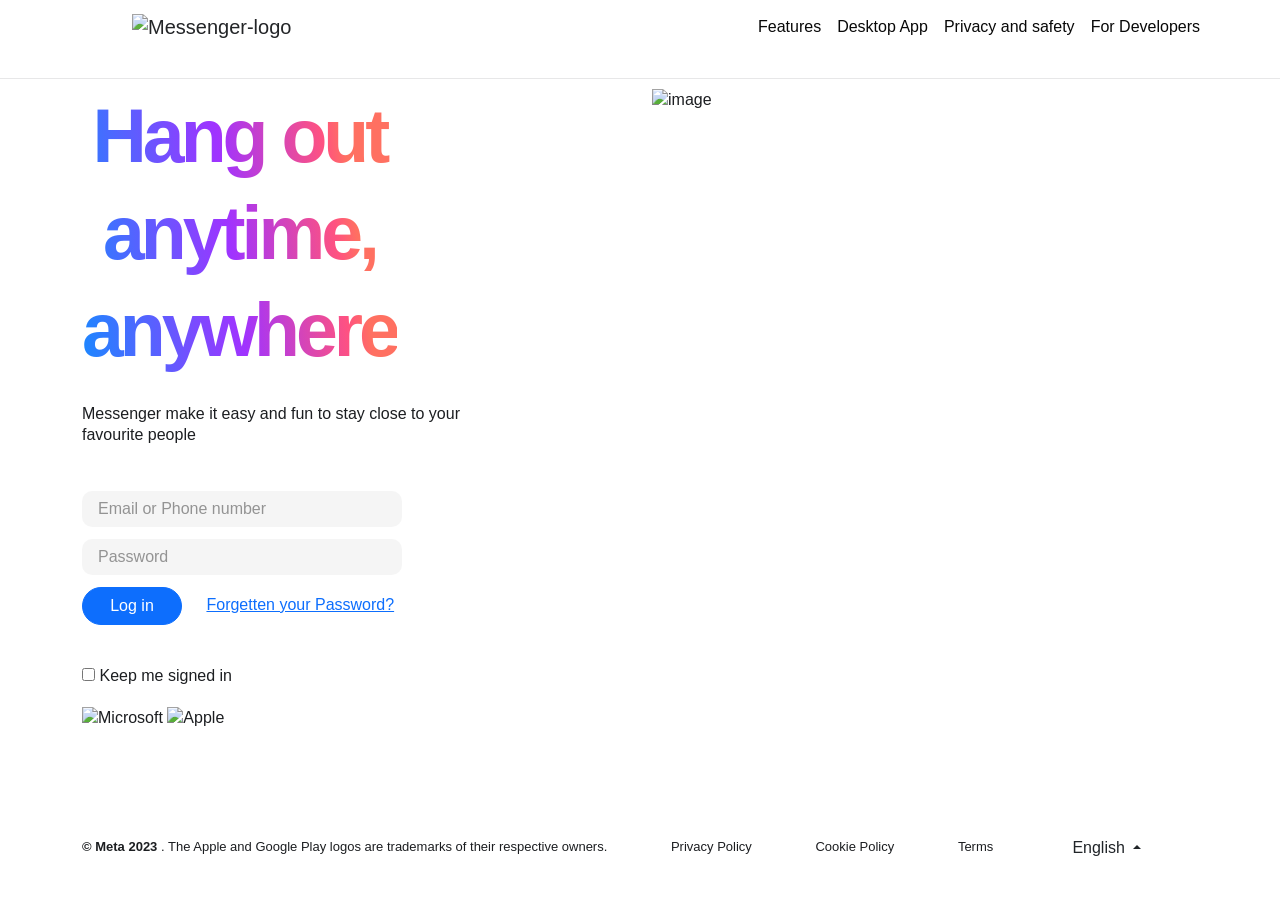
==== index.html @ e67d0f2c "First commit" ====
<!DOCTYPE html>
<html lang="en">

</body>

</html>

<head>
    <meta charset="UTF-8">
    <meta http-equiv="X-UA-Compatible" content="IE=edge">
    <meta name="viewport" content="width=device-width, initial-scale=1.0">
    <title>Messenger</title>
    <!-- ^link to style  -->
    <link href="style.css" rel="stylesheet">
    <!-- ^Bootstrap -->
    <link href="https://cdn.jsdelivr.net/npm/bootstrap@5.3.0/dist/css/bootstrap.min.css" rel="stylesheet"
        integrity="sha384-9ndCyUaIbzAi2FUVXJi0CjmCapSmO7SnpJef0486qhLnuZ2cdeRhO02iuK6FUUVM" crossorigin="anonymous">

</head>

<body>
    <!-- Header -->
    <header>
        <div class="container-fluid ">
            <div class="row ms-xl-5">
                <div class="col-lg-12 pt-3">
                    <nav class="navbar navbar-expand-md bg-white ps-5 pe-5">
                        <div class="container-fluid">
                            <a class="navbar-brand" href="#">
                                <img class="messenger-logo-img"
                                    src="https://scontent.fcok14-1.fna.fbcdn.net/v/t39.8562-6/120009688_325579128711709_1736249742330805861_n.png?_nc_cat=1&ccb=1-7&_nc_sid=6825c5&_nc_ohc=HNZTijLo3_IAX-SJ191&_nc_ht=scontent.fcok14-1.fna&oh=00_AfCt7oh2CyAQ6m10yw3eXZ4FSEW5INKBWoORBzIOxOcO2Q&oe=6481A8FD"
                                    alt="Messenger-logo"></a>
                            <button class="navbar-toggler" type="button" data-bs-toggle="collapse"
                                data-bs-target="#navbarTogglerDemo02" aria-controls="navbarTogglerDemo02"
                                aria-expanded="false" aria-label="Toggle navigation">
                                <span class="navbar-toggler-icon"></span>
                            </button>
                            <div class="collapse navbar-collapse" id="navbarTogglerDemo02">
                                <ul class="navbar-nav ms-auto mb-2 mb-lg-0">
                                    <li class="nav-item">
                                        <a class="nav-link active" href="#">Features</a>
                                    </li>
                                    <li class="nav-item">
                                        <a class="nav-link active" href="#">Desktop App</a>
                                    </li>
                                    <li class="nav-item">
                                        <a class="nav-link active" href="#">Privacy and safety</a>
                                    </li>
                                    <li class="nav-item">
                                        <a class="nav-link active" href="#">For Developers</a>
                                    </li>
                                </ul>

                            </div>
                        </div>
                    </nav>
                </div>
            </div>
        </div>
    </header>

    <!-- main -->
    <main class="container pt-5 margin-main">
        <div class="row">
            <div class="heading col-md-6 ps-xxl-4">
                <div class="text d-inline-block mb-3">
                    <h1>Hang out <br class="br1">anytime,<br class="br2">anywhere </h1>
                </div>
                <br>
                <div class="subheading">
                    <p>Messenger make it easy and fun to stay close to your<br> favourite people</p>
                </div>
                <!-- *Form -->
                <form>
                    <input type="text" class="form-below-text" placeholder="Email or Phone number"
                        aria-label="First name">

                    <input type="Password" class="form-below-text" placeholder="Password" aria-label="Last name">
                    <div class="submit-forget-password">
                        <button class="btn btn-primary rounded-pill" type="submit">Log in</button>
                        <a href="#">Forgetten your Password?</a>
                    </div>
                    <div class="keep-signin">
                        <input type="checkbox" value="1" class="check-box">
                        <label class="ml-2" id="n">Keep me signed in</label>
                    </div>
                    <div>
                        <span>
                            <img class="download-link-img"
                                src="https://scontent.fcok14-1.fna.fbcdn.net/v/t39.8562-6/119623783_679418069326044_1960140840932205061_n.png?_nc_cat=1&ccb=1-7&_nc_sid=6825c5&_nc_ohc=Bd1r8ampT4UAX-bSB95&_nc_ht=scontent.fcok14-1.fna&oh=00_AfDKoT0TiHSHjZzcmShYVutf3j6HIZgIvmei8aFEHtGSoA&oe=64828C9D"
                                alt="Microsoft">
                        </span>
                        <span>
                            <img class="download-link-img"
                                src="https://scontent.fcok14-1.fna.fbcdn.net/v/t39.8562-6/119597221_2801552506611915_4465041091818364564_n.svg?_nc_cat=1&ccb=1-7&_nc_sid=6825c5&_nc_ohc=u6CC2k7dJk4AX_Vm0uV&_nc_ht=scontent.fcok14-1.fna&oh=00_AfAsaQYk_fHqL3wZ1csAWPNQ5uXYuzKATcmO9lkqJn463g&oe=64821F75"
                                alt="Apple">
                        </span>
                    </div>
                </form>
            </div>
            <div class="image1 col-md-6">
                <img class="chat-box-img"
                    src="https://scontent.fcok14-1.fna.fbcdn.net/v/t39.8562-6/120973513_338186077283942_8148888802958728934_n.png?_nc_cat=1&ccb=1-7&_nc_sid=6825c5&_nc_ohc=hO3iXvcPfYwAX_SRP8s&_nc_ht=scontent.fcok14-1.fna&oh=00_AfBhHei-18YjwzAGJja0ljBRAvOywDF8l5aKlLXSWiFUoQ&oe=64835C67"
                    alt="image">
            </div>
        </div>
    </main>

    <!-- *Footer -->
    <footer class="container-xl">
        <span class="meta-2023">© Meta 2023</span>
        <span >.   The Apple and Google Play logos are trademarks of their respective owners.</span>
        <span class="spacing-footer"></span>
        <span>Privacy Policy</span>
        <span class="spacing-footer"></span>
        <span>Cookie Policy</span>
        <span class="spacing-footer"></span>
        <span>Terms</span>
        <span class="spacing-footer"></span>
        <div class="btn-group dropup">
            <button type="button" class="btn btn-transparent dropdown-toggle" data-bs-toggle="dropdown" aria-expanded="false">
              English
            </button>
            <ul class="dropdown-menu">
              <!-- Dropdown menu links -->
              <li><a class="dropdown-item" href="#">Čeština</a></li>
              <li><a class="dropdown-item" href="#">Dansk</a></li>
              <li><a class="dropdown-item" href="#">Deutsch</a></li>
              <li><a class="dropdown-item" href="#">English (UK)</a></li>
              <li><a class="dropdown-item" href="#">English (US)</a></li>
              <li><a class="dropdown-item" href="#">हिन्दी</a></li>
              <li><a class="dropdown-item" href="#">Italiano</a></li>
              <li><a class="dropdown-item" href="#">Português (Brasil)</a></li>
              <li><a class="dropdown-item" href="#">日本語</a></li>
              <li><a class="dropdown-item" href="#">Polski</a></li>
            </ul>
          </div>
          
    </footer>


    <script src="https://cdn.jsdelivr.net/npm/bootstrap@5.3.0/dist/js/bootstrap.bundle.min.js"
        integrity="sha384-geWF76RCwLtnZ8qwWowPQNguL3RmwHVBC9FhGdlKrxdiJJigb/j/68SIy3Te4Bkz"
        crossorigin="anonymous"></script>
    <!-- <script src="https://cdn.jsdelivr.net/npm/@popperjs/core@2.11.8/dist/umd/popper.min.js"
        integrity="sha384-I7E8VVD/ismYTF4hNIPjVp/Zjvgyol6VFvRkX/vR+Vc4jQkC+hVqc2pM8ODewa9r"
        crossorigin="anonymous"></script>
    <script src="https://cdn.jsdelivr.net/npm/bootstrap@5.3.0/dist/js/bootstrap.min.js"
        integrity="sha384-fbbOQedDUMZZ5KreZpsbe1LCZPVmfTnH7ois6mU1QK+m14rQ1l2bGBq41eYeM/fS"
        crossorigin="anonymous"></script> -->
</body>

</html>
---- style.css ----
* {
    font-family: 'Roboto', sans-serif;
    color: #1c1e21;
    line-height: 1.34;
}
body{
    margin: 50px;
}

header{
    border-bottom: 1px solid #E7E7E8;
    height: 5.938rem;
    position: fixed;
    top: -16px;
    width: 100%;
    background-color: #ffffff;
    opacity: .97;
}
.messenger-logo-img{
    width: 38px;
}


.margin-main{
    margin-top: 40px;
}

.text h1 {
    color: transparent;
    -webkit-background-clip: text;
    background-image: linear-gradient(82.32deg, #0099FF -9.17%, #A033FF 47.19%, #FF5280 77.23%, #FF7061 83.26%);
    font-size: 4.7rem;
    line-height: 97px;
    letter-spacing: -4px;
    font-weight: 600;
    text-align: center;
}

.subheading{
    margin-bottom: 2.8rem;
}
.chat-box-img{
    width: 100%;
}
.form-below-text{
    width: 320px;
    background: rgba(0, 0, 0, .04);
    border: none;
    border-radius: 10px;
    box-sizing: border-box;
    display: inline-block;
    font-size: 16px;
    height: 36px;
    margin-bottom: 12px;
    padding: 8px 16px;
}
.form-below-text::placeholder{
    color:rgba(0, 0, 0, .4);
    font-size: 16px;
    
}

.btn{
    width: 100px;
}

.submit-forget-password button{
    margin-right: 20px;
}
.submit-forget-password{
    margin-bottom: 40px;
}
.download-link-img{
    height: 44px;
    width: auto;
}

.keep-signin{
    margin-bottom: 20px;
}


/* 
@media screen and (max-width: 900px) {
    .text h1 {
        text-align: center;
        font-size: 50px;
    }

    .br2 {
        display: none;
    }

    .heading {
        padding-left: 20%;
    }

    .image1 {
        width: 70%;
        margin-left: 100px;
    }

    .subheading p {
        font-size: 19px;
        text-align: center;
        color: #595959;
    }

    .subheading {
        margin-top: 15px;
        width: 80%;
    }
} */

footer{
    margin-top: 5rem;
    font-size: 13px;
    padding: 20px 30px;
}
.meta-2023{
    font-weight: 600;
}
.spacing-footer{
    margin-left: 60px;
}
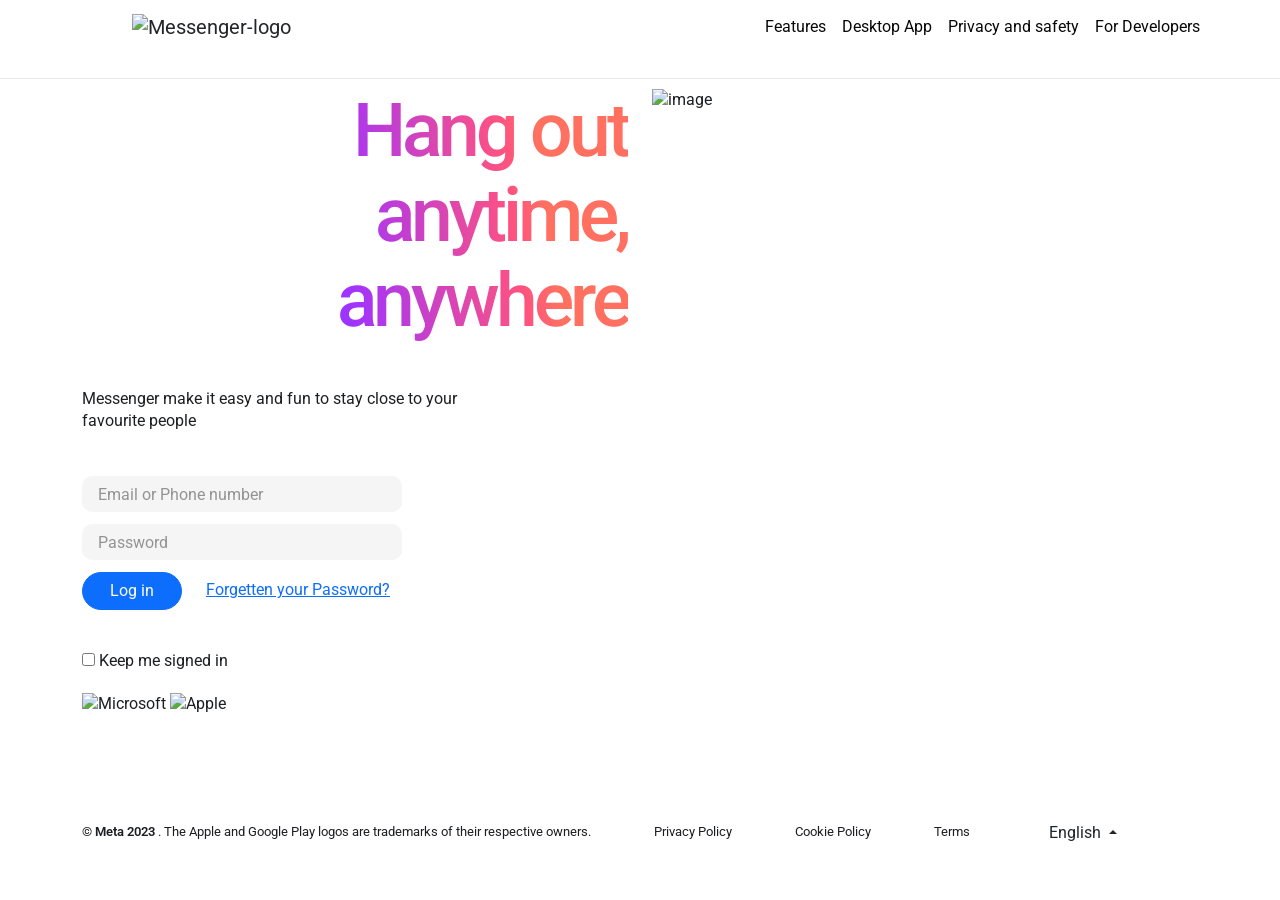
==== commit 604bbcfa: "from desktop" ====
--- a/index.html
+++ b/index.html
@@ -16,13 +16,18 @@
     <link href="https://cdn.jsdelivr.net/npm/bootstrap@5.3.0/dist/css/bootstrap.min.css" rel="stylesheet"
         integrity="sha384-9ndCyUaIbzAi2FUVXJi0CjmCapSmO7SnpJef0486qhLnuZ2cdeRhO02iuK6FUUVM" crossorigin="anonymous">
 
+    <!-- ^Google font -->
+    <link rel="preconnect" href="https://fonts.googleapis.com">
+    <link rel="preconnect" href="https://fonts.gstatic.com" crossorigin>
+    <link href="https://fonts.googleapis.com/css2?family=Roboto:wght@100;300;400;500;700;900&display=swap"
+        rel="stylesheet">
 </head>
 
 <body>
     <!-- Header -->
     <header>
         <div class="container-fluid ">
-            <div class="row ms-xl-5">
+            <div class="row ms-xl-5 ">
                 <div class="col-lg-12 pt-3">
                     <nav class="navbar navbar-expand-md bg-white ps-5 pe-5">
                         <div class="container-fluid">
@@ -62,8 +67,8 @@
     <!-- main -->
     <main class="container pt-5 margin-main">
         <div class="row">
-            <div class="heading col-md-6 ps-xxl-4">
-                <div class="text d-inline-block mb-3">
+            <div class="heading col-lg-6 ps-xxl-4 col-md-12">
+                <div class="text mb-3" id="hang-out">
                     <h1>Hang out <br class="br1">anytime,<br class="br2">anywhere </h1>
                 </div>
                 <br>
@@ -98,7 +103,7 @@
                     </div>
                 </form>
             </div>
-            <div class="image1 col-md-6">
+            <div class="image1 col-lg-6 col-md-12">
                 <img class="chat-box-img"
                     src="https://scontent.fcok14-1.fna.fbcdn.net/v/t39.8562-6/120973513_338186077283942_8148888802958728934_n.png?_nc_cat=1&ccb=1-7&_nc_sid=6825c5&_nc_ohc=hO3iXvcPfYwAX_SRP8s&_nc_ht=scontent.fcok14-1.fna&oh=00_AfBhHei-18YjwzAGJja0ljBRAvOywDF8l5aKlLXSWiFUoQ&oe=64835C67"
                     alt="image">
@@ -109,7 +114,7 @@
     <!-- *Footer -->
     <footer class="container-xl">
         <span class="meta-2023">© Meta 2023</span>
-        <span >.   The Apple and Google Play logos are trademarks of their respective owners.</span>
+        <span>. The Apple and Google Play logos are trademarks of their respective owners.</span>
         <span class="spacing-footer"></span>
         <span>Privacy Policy</span>
         <span class="spacing-footer"></span>
@@ -118,27 +123,28 @@
         <span>Terms</span>
         <span class="spacing-footer"></span>
         <div class="btn-group dropup">
-            <button type="button" class="btn btn-transparent dropdown-toggle" data-bs-toggle="dropdown" aria-expanded="false">
-              English
+            <button type="button" class="btn btn-transparent dropdown-toggle" data-bs-toggle="dropdown"
+                aria-expanded="false">
+                English
             </button>
             <ul class="dropdown-menu">
-              <!-- Dropdown menu links -->
-              <li><a class="dropdown-item" href="#">Čeština</a></li>
-              <li><a class="dropdown-item" href="#">Dansk</a></li>
-              <li><a class="dropdown-item" href="#">Deutsch</a></li>
-              <li><a class="dropdown-item" href="#">English (UK)</a></li>
-              <li><a class="dropdown-item" href="#">English (US)</a></li>
-              <li><a class="dropdown-item" href="#">हिन्दी</a></li>
-              <li><a class="dropdown-item" href="#">Italiano</a></li>
-              <li><a class="dropdown-item" href="#">Português (Brasil)</a></li>
-              <li><a class="dropdown-item" href="#">日本語</a></li>
-              <li><a class="dropdown-item" href="#">Polski</a></li>
+                <!-- Dropdown menu links -->
+                <li><a class="dropdown-item" href="#">Čeština</a></li>
+                <li><a class="dropdown-item" href="#">Dansk</a></li>
+                <li><a class="dropdown-item" href="#">Deutsch</a></li>
+                <li><a class="dropdown-item" href="#">English (UK)</a></li>
+                <li><a class="dropdown-item" href="#">English (US)</a></li>
+                <li><a class="dropdown-item" href="#">हिन्दी</a></li>
+                <li><a class="dropdown-item" href="#">Italiano</a></li>
+                <li><a class="dropdown-item" href="#">Português (Brasil)</a></li>
+                <li><a class="dropdown-item" href="#">日本語</a></li>
+                <li><a class="dropdown-item" href="#">Polski</a></li>
             </ul>
-          </div>
-          
+        </div>
+
     </footer>
 
-
+    <script src="script"></script>
     <script src="https://cdn.jsdelivr.net/npm/bootstrap@5.3.0/dist/js/bootstrap.bundle.min.js"
         integrity="sha384-geWF76RCwLtnZ8qwWowPQNguL3RmwHVBC9FhGdlKrxdiJJigb/j/68SIy3Te4Bkz"
         crossorigin="anonymous"></script>
--- a/style.css
+++ b/style.css
@@ -30,10 +30,11 @@
     -webkit-background-clip: text;
     background-image: linear-gradient(82.32deg, #0099FF -9.17%, #A033FF 47.19%, #FF5280 77.23%, #FF7061 83.26%);
     font-size: 4.7rem;
-    line-height: 97px;
+    line-height: 85px;
     letter-spacing: -4px;
-    font-weight: 600;
-    text-align: center;
+    font-weight: 500;
+    padding: 0 0 8px;
+    text-align: right;
 }
 
 .subheading{
@@ -122,4 +123,24 @@
 }
 .spacing-footer{
     margin-left: 60px;
+}
+
+@media screen and (max-width: 991px) {
+    body{
+        background-color: aqua;
+        margin: 0;
+    }
+    .br2 {
+        display: none;
+    }
+    .text h1 {
+        color: transparent;
+        /* -webkit-background-clip: text; */
+        background-image: linear-gradient(82.32deg, #0099FF -9.17%, #A033FF 47.19%, #FF5280 77.23%, #FF7061 83.26%);
+        font-size: 3.75rem;
+        line-height: 52px;
+        letter-spacing: -2px;
+        font-weight: 400;
+        text-align: center;
+    }
 }
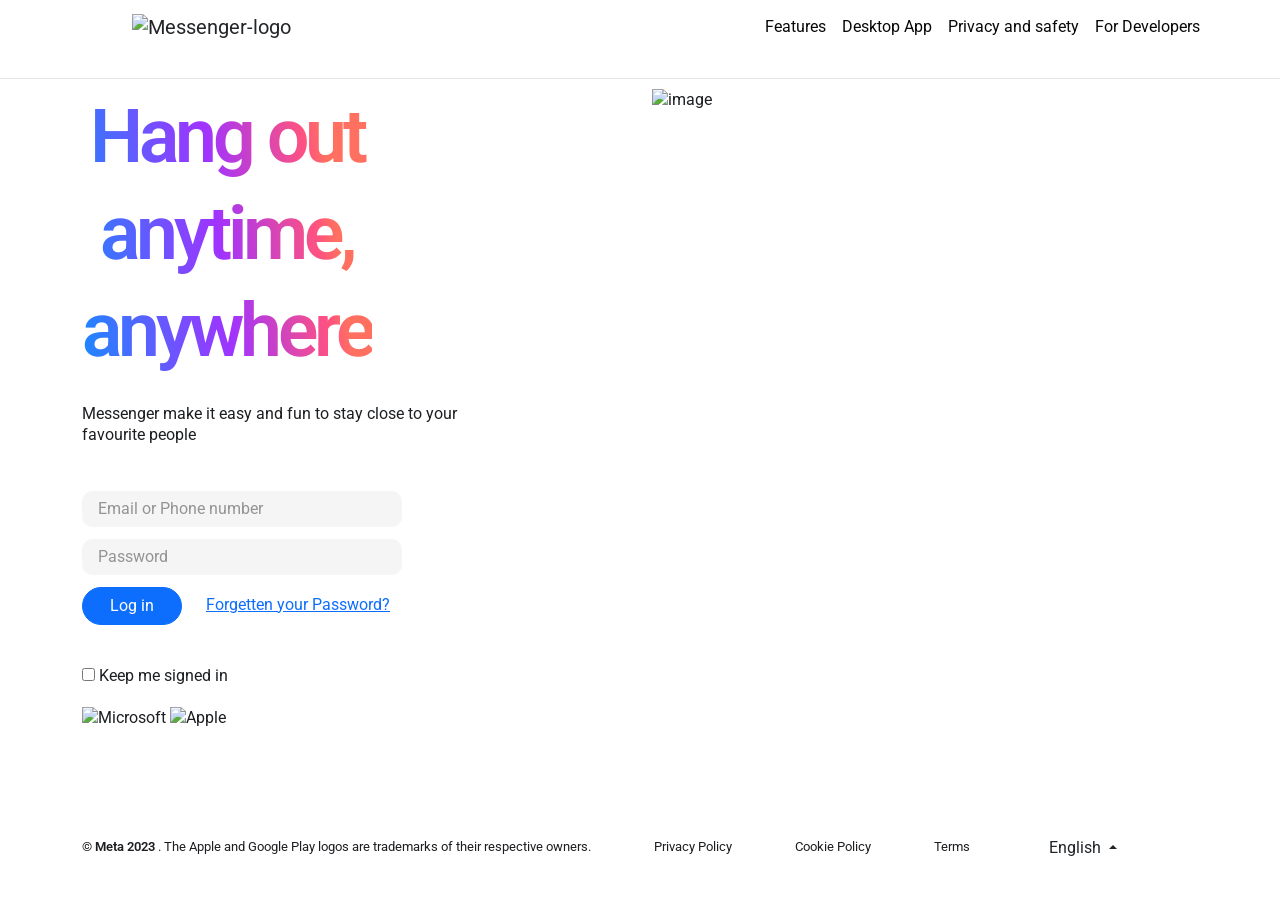
==== commit aa50b676: "New commit to lap" ====
--- a/index.html
+++ b/index.html
@@ -16,7 +16,7 @@
     <link href="https://cdn.jsdelivr.net/npm/bootstrap@5.3.0/dist/css/bootstrap.min.css" rel="stylesheet"
         integrity="sha384-9ndCyUaIbzAi2FUVXJi0CjmCapSmO7SnpJef0486qhLnuZ2cdeRhO02iuK6FUUVM" crossorigin="anonymous">
 
-    <!-- ^Google font -->
+    <!-- ^Bootstrap -->
     <link rel="preconnect" href="https://fonts.googleapis.com">
     <link rel="preconnect" href="https://fonts.gstatic.com" crossorigin>
     <link href="https://fonts.googleapis.com/css2?family=Roboto:wght@100;300;400;500;700;900&display=swap"
@@ -27,7 +27,7 @@
     <!-- Header -->
     <header>
         <div class="container-fluid ">
-            <div class="row ms-xl-5 ">
+            <div class="row ms-xl-5">
                 <div class="col-lg-12 pt-3">
                     <nav class="navbar navbar-expand-md bg-white ps-5 pe-5">
                         <div class="container-fluid">
@@ -67,8 +67,8 @@
     <!-- main -->
     <main class="container pt-5 margin-main">
         <div class="row">
-            <div class="heading col-lg-6 ps-xxl-4 col-md-12">
-                <div class="text mb-3" id="hang-out">
+            <div class="heading col-md-6 ps-xxl-4">
+                <div class="text d-inline-block mb-3">
                     <h1>Hang out <br class="br1">anytime,<br class="br2">anywhere </h1>
                 </div>
                 <br>
@@ -103,7 +103,7 @@
                     </div>
                 </form>
             </div>
-            <div class="image1 col-lg-6 col-md-12">
+            <div class="image1 col-md-6">
                 <img class="chat-box-img"
                     src="https://scontent.fcok14-1.fna.fbcdn.net/v/t39.8562-6/120973513_338186077283942_8148888802958728934_n.png?_nc_cat=1&ccb=1-7&_nc_sid=6825c5&_nc_ohc=hO3iXvcPfYwAX_SRP8s&_nc_ht=scontent.fcok14-1.fna&oh=00_AfBhHei-18YjwzAGJja0ljBRAvOywDF8l5aKlLXSWiFUoQ&oe=64835C67"
                     alt="image">
@@ -122,7 +122,7 @@
         <span class="spacing-footer"></span>
         <span>Terms</span>
         <span class="spacing-footer"></span>
-        <div class="btn-group dropup">
+        <span class="btn-group dropup">
             <button type="button" class="btn btn-transparent dropdown-toggle" data-bs-toggle="dropdown"
                 aria-expanded="false">
                 English
@@ -140,11 +140,15 @@
                 <li><a class="dropdown-item" href="#">日本語</a></li>
                 <li><a class="dropdown-item" href="#">Polski</a></li>
             </ul>
-        </div>
+        </span>
+        <img class="meta-logo-footer"
+            src="https://scontent.fcok14-1.fna.fbcdn.net/v/t39.8562-6/284131241_398860802255675_7090232386370085328_n.png?_nc_cat=1&ccb=1-7&_nc_sid=6825c5&_nc_ohc=JSehFw1nEe0AX8TxAX_&_nc_ht=scontent.fcok14-1.fna&oh=00_AfCyO4Io2xQsgm0NkHforGuCoGQMfhx2kXEt-7zjZUl9ng&oe=6482BD86"
+            alt="">
+
 
     </footer>
 
-    <script src="script"></script>
+
     <script src="https://cdn.jsdelivr.net/npm/bootstrap@5.3.0/dist/js/bootstrap.bundle.min.js"
         integrity="sha384-geWF76RCwLtnZ8qwWowPQNguL3RmwHVBC9FhGdlKrxdiJJigb/j/68SIy3Te4Bkz"
         crossorigin="anonymous"></script>
--- a/style.css
+++ b/style.css
@@ -30,11 +30,10 @@
     -webkit-background-clip: text;
     background-image: linear-gradient(82.32deg, #0099FF -9.17%, #A033FF 47.19%, #FF5280 77.23%, #FF7061 83.26%);
     font-size: 4.7rem;
-    line-height: 85px;
+    line-height: 97px;
     letter-spacing: -4px;
-    font-weight: 500;
-    padding: 0 0 8px;
-    text-align: right;
+    font-weight: 600;
+    text-align: center;
 }
 
 .subheading{
@@ -124,23 +123,20 @@
 .spacing-footer{
     margin-left: 60px;
 }
+.meta-logo-footer{
+    width: 135px;
+}
 
-@media screen and (max-width: 991px) {
-    body{
-        background-color: aqua;
-        margin: 0;
+@media (max-width:768px) {
+    .text h1 {
+        text-align: center;
+        font-size: 3rem;
+        line-height: 3rem;
+        letter-spacing: -4px;
+        font-weight: 400;
     }
+
     .br2 {
         display: none;
     }
-    .text h1 {
-        color: transparent;
-        /* -webkit-background-clip: text; */
-        background-image: linear-gradient(82.32deg, #0099FF -9.17%, #A033FF 47.19%, #FF5280 77.23%, #FF7061 83.26%);
-        font-size: 3.75rem;
-        line-height: 52px;
-        letter-spacing: -2px;
-        font-weight: 400;
-        text-align: center;
-    }
 }
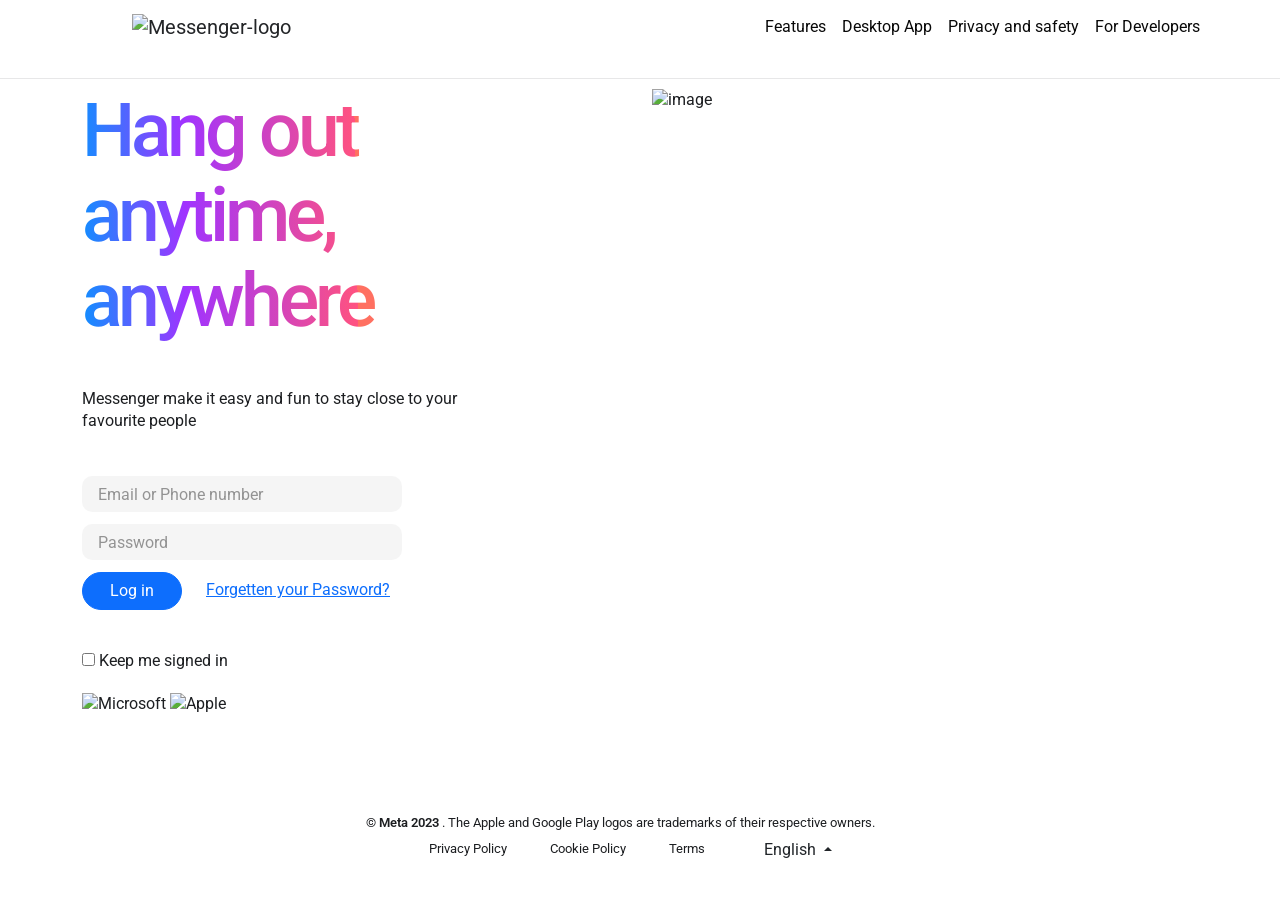
==== commit 9921e0fc: "Task accomplished" ====
--- a/index.html
+++ b/index.html
@@ -16,6 +16,11 @@
     <link href="https://cdn.jsdelivr.net/npm/bootstrap@5.3.0/dist/css/bootstrap.min.css" rel="stylesheet"
         integrity="sha384-9ndCyUaIbzAi2FUVXJi0CjmCapSmO7SnpJef0486qhLnuZ2cdeRhO02iuK6FUUVM" crossorigin="anonymous">
 
+    <!-- ^Google font -->
+    <link rel="preconnect" href="https://fonts.googleapis.com">
+    <link rel="preconnect" href="https://fonts.gstatic.com" crossorigin>
+    <link href="https://fonts.googleapis.com/css2?family=Roboto:wght@100;300;400;500;700;900&display=swap"
+        rel="stylesheet">
     <!-- ^Bootstrap -->
     <link rel="preconnect" href="https://fonts.googleapis.com">
     <link rel="preconnect" href="https://fonts.gstatic.com" crossorigin>
@@ -27,7 +32,7 @@
     <!-- Header -->
     <header>
         <div class="container-fluid ">
-            <div class="row ms-xl-5">
+            <div class="row ms-xl-5 ">
                 <div class="col-lg-12 pt-3">
                     <nav class="navbar navbar-expand-md bg-white ps-5 pe-5">
                         <div class="container-fluid">
@@ -67,8 +72,8 @@
     <!-- main -->
     <main class="container pt-5 margin-main">
         <div class="row">
-            <div class="heading col-md-6 ps-xxl-4">
-                <div class="text d-inline-block mb-3">
+            <div class="heading col-lg-6 ps-xxl-4 col-md-12">
+                <div class="text mb-3" id="hang-out">
                     <h1>Hang out <br class="br1">anytime,<br class="br2">anywhere </h1>
                 </div>
                 <br>
@@ -79,7 +84,7 @@
                 <form>
                     <input type="text" class="form-below-text" placeholder="Email or Phone number"
                         aria-label="First name">
-
+                    <br>
                     <input type="Password" class="form-below-text" placeholder="Password" aria-label="Last name">
                     <div class="submit-forget-password">
                         <button class="btn btn-primary rounded-pill" type="submit">Log in</button>
@@ -103,7 +108,7 @@
                     </div>
                 </form>
             </div>
-            <div class="image1 col-md-6">
+            <div class="image1 col-lg-6 col-md-12">
                 <img class="chat-box-img"
                     src="https://scontent.fcok14-1.fna.fbcdn.net/v/t39.8562-6/120973513_338186077283942_8148888802958728934_n.png?_nc_cat=1&ccb=1-7&_nc_sid=6825c5&_nc_ohc=hO3iXvcPfYwAX_SRP8s&_nc_ht=scontent.fcok14-1.fna&oh=00_AfBhHei-18YjwzAGJja0ljBRAvOywDF8l5aKlLXSWiFUoQ&oe=64835C67"
                     alt="image">
@@ -115,7 +120,7 @@
     <footer class="container-xl">
         <span class="meta-2023">© Meta 2023</span>
         <span>. The Apple and Google Play logos are trademarks of their respective owners.</span>
-        <span class="spacing-footer"></span>
+        <span class="spacing-footer"><br></span>
         <span>Privacy Policy</span>
         <span class="spacing-footer"></span>
         <span>Cookie Policy</span>
@@ -148,16 +153,10 @@
 
     </footer>
 
-
+    <script src="script"></script>
     <script src="https://cdn.jsdelivr.net/npm/bootstrap@5.3.0/dist/js/bootstrap.bundle.min.js"
         integrity="sha384-geWF76RCwLtnZ8qwWowPQNguL3RmwHVBC9FhGdlKrxdiJJigb/j/68SIy3Te4Bkz"
         crossorigin="anonymous"></script>
-    <!-- <script src="https://cdn.jsdelivr.net/npm/@popperjs/core@2.11.8/dist/umd/popper.min.js"
-        integrity="sha384-I7E8VVD/ismYTF4hNIPjVp/Zjvgyol6VFvRkX/vR+Vc4jQkC+hVqc2pM8ODewa9r"
-        crossorigin="anonymous"></script>
-    <script src="https://cdn.jsdelivr.net/npm/bootstrap@5.3.0/dist/js/bootstrap.min.js"
-        integrity="sha384-fbbOQedDUMZZ5KreZpsbe1LCZPVmfTnH7ois6mU1QK+m14rQ1l2bGBq41eYeM/fS"
-        crossorigin="anonymous"></script> -->
 </body>
 
 </html>
--- a/style.css
+++ b/style.css
@@ -28,12 +28,13 @@
 .text h1 {
     color: transparent;
     -webkit-background-clip: text;
-    background-image: linear-gradient(82.32deg, #0099FF -9.17%, #A033FF 47.19%, #FF5280 77.23%, #FF7061 83.26%);
+    background-image: linear-gradient(89deg, #0099FF -2.17%, #A033FF 19.1509%, #FF5280 50.23%, #FF7061 33.26%);
     font-size: 4.7rem;
-    line-height: 97px;
+    line-height: 85px;
     letter-spacing: -4px;
-    font-weight: 600;
-    text-align: center;
+    font-weight: 500;
+    padding: 0 0 8px;
+    text-align: left;
 }
 
 .subheading{
@@ -116,6 +117,7 @@
     margin-top: 5rem;
     font-size: 13px;
     padding: 20px 30px;
+    text-align: center;
 }
 .meta-2023{
     font-weight: 600;
@@ -127,16 +129,40 @@
     width: 135px;
 }
 
-@media (max-width:768px) {
-    .text h1 {
-        text-align: center;
-        font-size: 3rem;
-        line-height: 3rem;
-        letter-spacing: -4px;
-        font-weight: 400;
+.spacing-footer br{
+    display: none;
+}
+
+@media (max-width:1400px) {
+    .spacing-footer br{
+        display: block;
     }
+    .spacing-footer{
+        margin-left: 40px;
+    }
+}
 
+
+@media screen and (max-width: 991px) {
+    body{
+        background-color: aqua;
+        margin: 0;
+    }
     .br2 {
         display: none;
     }
-}+    .text h1 {
+        color: transparent;
+         background-image: linear-gradient(82.32deg, #0099FF -9.17%, #A033FF 47.19%, #FF5280 77.23%, #FF7061 83.26%);
+        font-size: 3.75rem;
+        line-height: 52px;
+        letter-spacing: -2px;
+        font-weight: 400;
+        text-align: center;
+    }
+    .heading{
+        text-align: center;
+        transform: translateX(-50);
+    }
+}
+
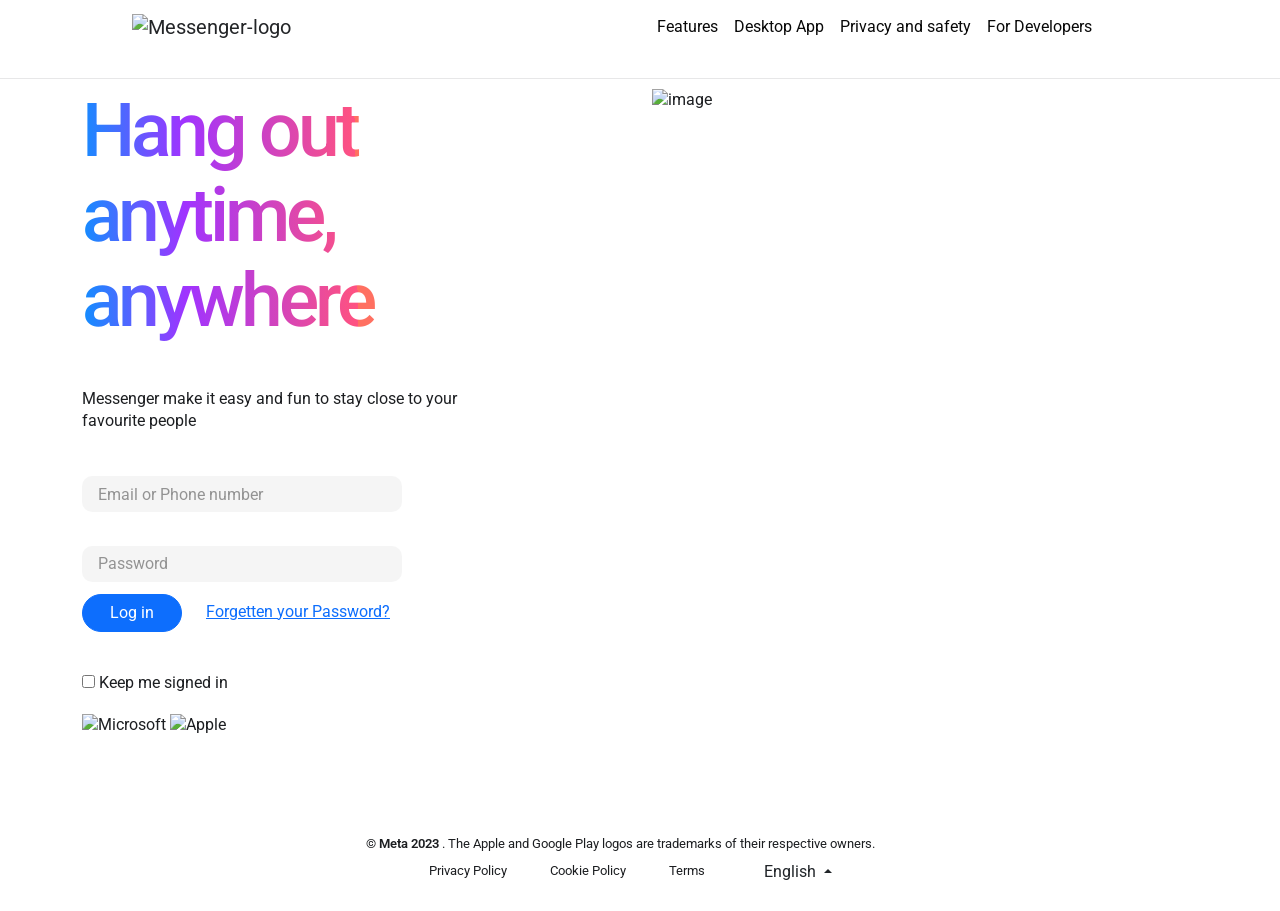
==== commit 80378cac: "Completed the validation" ====
--- a/index.html
+++ b/index.html
@@ -46,18 +46,18 @@
                                 <span class="navbar-toggler-icon"></span>
                             </button>
                             <div class="collapse navbar-collapse" id="navbarTogglerDemo02">
-                                <ul class="navbar-nav ms-auto mb-2 mb-lg-0">
+                                <ul class="nav-menu-elements navbar-nav ms-auto mb-2 mb-lg-0 me-lg-5">
                                     <li class="nav-item">
-                                        <a class="nav-link active" href="#">Features</a>
+                                        <a class="nav-link active nav-header-FDPF" href="#">Features</a>
                                     </li>
                                     <li class="nav-item">
-                                        <a class="nav-link active" href="#">Desktop App</a>
+                                        <a class="nav-link active nav-header-FDPF" href="#">Desktop App</a>
                                     </li>
                                     <li class="nav-item">
-                                        <a class="nav-link active" href="#">Privacy and safety</a>
+                                        <a class="nav-link active nav-header-FDPF" href="#">Privacy and safety</a>
                                     </li>
                                     <li class="nav-item">
-                                        <a class="nav-link active" href="#">For Developers</a>
+                                        <a class="nav-link active nav-header-FDPF" href="#">For Developers</a>
                                     </li>
                                 </ul>
 
@@ -70,7 +70,7 @@
     </header>
 
     <!-- main -->
-    <main class="container pt-5 margin-main">
+    <main class="container pt-5 margin-main" id="main">
         <div class="row">
             <div class="heading col-lg-6 ps-xxl-4 col-md-12">
                 <div class="text mb-3" id="hang-out">
@@ -81,12 +81,14 @@
                     <p>Messenger make it easy and fun to stay close to your<br> favourite people</p>
                 </div>
                 <!-- *Form -->
-                <form>
-                    <input type="text" class="form-below-text" placeholder="Email or Phone number"
+                <form id="signin-form" action="#">
+                    <input type="text" class="form-below-text" id="userInfo" placeholder="Email or Phone number"
                         aria-label="First name">
+                        <div><span id="user-error"></span></div>
                     <br>
-                    <input type="Password" class="form-below-text" placeholder="Password" aria-label="Last name">
+                    <input type="Password" class="form-below-text" id="password" placeholder="Password" aria-label="Last name">
                     <div class="submit-forget-password">
+                        <div><span id="password-error"></span></div>
                         <button class="btn btn-primary rounded-pill" type="submit">Log in</button>
                         <a href="#">Forgetten your Password?</a>
                     </div>
@@ -153,7 +155,7 @@
 
     </footer>
 
-    <script src="script"></script>
+    <script src="script.js"></script>
     <script src="https://cdn.jsdelivr.net/npm/bootstrap@5.3.0/dist/js/bootstrap.bundle.min.js"
         integrity="sha384-geWF76RCwLtnZ8qwWowPQNguL3RmwHVBC9FhGdlKrxdiJJigb/j/68SIy3Te4Bkz"
         crossorigin="anonymous"></script>
--- a/style.css
+++ b/style.css
@@ -19,7 +19,6 @@
 .messenger-logo-img{
     width: 38px;
 }
-
 
 .margin-main{
     margin-top: 40px;
@@ -80,38 +79,9 @@
     margin-bottom: 20px;
 }
 
-
-/* 
-@media screen and (max-width: 900px) {
-    .text h1 {
-        text-align: center;
-        font-size: 50px;
-    }
-
-    .br2 {
-        display: none;
-    }
-
-    .heading {
-        padding-left: 20%;
-    }
-
-    .image1 {
-        width: 70%;
-        margin-left: 100px;
-    }
-
-    .subheading p {
-        font-size: 19px;
-        text-align: center;
-        color: #595959;
-    }
-
-    .subheading {
-        margin-top: 15px;
-        width: 80%;
-    }
-} */
+.nav-header-FDPF{
+    font-size: 12px;
+}
 
 footer{
     margin-top: 5rem;
@@ -133,12 +103,16 @@
     display: none;
 }
 
+
 @media (max-width:1400px) {
     .spacing-footer br{
         display: block;
     }
     .spacing-footer{
         margin-left: 40px;
+    }
+    .nav-menu-elements{
+        padding-right:60px
     }
 }
 
@@ -164,5 +138,9 @@
         text-align: center;
         transform: translateX(-50);
     }
+    
+}
+#user-error,#password-error{
+    color: red;
 }
 
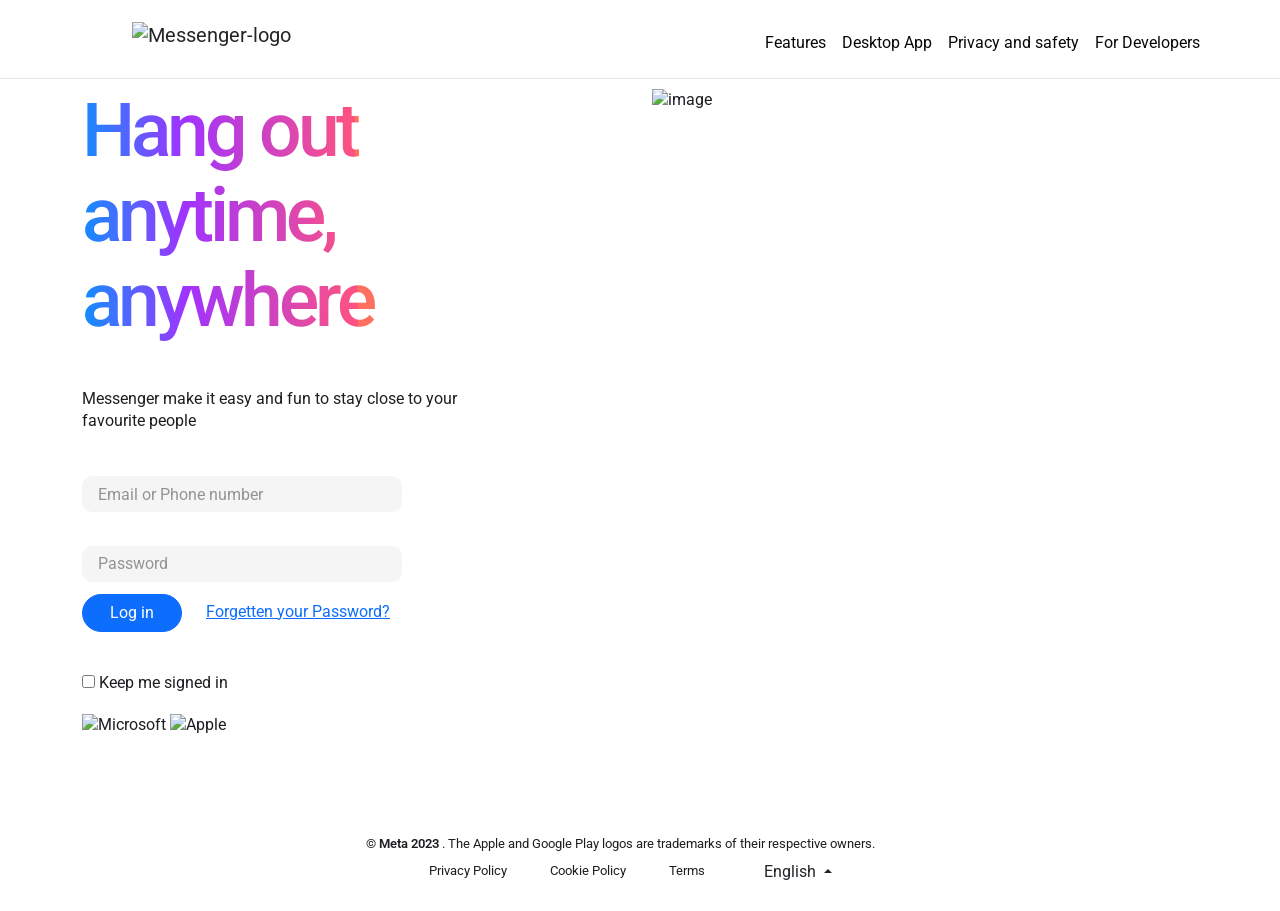
==== commit d7deea14: "just align the header" ====
--- a/index.html
+++ b/index.html
@@ -38,15 +38,15 @@
                         <div class="container-fluid">
                             <a class="navbar-brand" href="#">
                                 <img class="messenger-logo-img"
-                                    src="https://scontent.fcok14-1.fna.fbcdn.net/v/t39.8562-6/120009688_325579128711709_1736249742330805861_n.png?_nc_cat=1&ccb=1-7&_nc_sid=6825c5&_nc_ohc=HNZTijLo3_IAX-SJ191&_nc_ht=scontent.fcok14-1.fna&oh=00_AfCt7oh2CyAQ6m10yw3eXZ4FSEW5INKBWoORBzIOxOcO2Q&oe=6481A8FD"
+                                    src="https://scontent.fcok8-1.fna.fbcdn.net/v/t39.8562-6/120009688_325579128711709_1736249742330805861_n.png?_nc_cat=1&ccb=1-7&_nc_sid=6825c5&_nc_ohc=a6HxUZHJEe4AX-v21D_&_nc_ht=scontent.fcok8-1.fna&oh=00_AfAVJLgc0tN4cDB1xdaUIt46OwtW-37x9iwP5KCBZnf9cA&oe=648797BD"
                                     alt="Messenger-logo"></a>
                             <button class="navbar-toggler" type="button" data-bs-toggle="collapse"
                                 data-bs-target="#navbarTogglerDemo02" aria-controls="navbarTogglerDemo02"
                                 aria-expanded="false" aria-label="Toggle navigation">
                                 <span class="navbar-toggler-icon"></span>
                             </button>
-                            <div class="collapse navbar-collapse" id="navbarTogglerDemo02">
-                                <ul class="nav-menu-elements navbar-nav ms-auto mb-2 mb-lg-0 me-lg-5">
+                            <div class="collapse navbar-collapse pt-3" id="navbarTogglerDemo02">
+                                <ul class="nav-menu-elements navbar-nav ms-auto mb-2 mb-lg-0">
                                     <li class="nav-item">
                                         <a class="nav-link active nav-header-FDPF" href="#">Features</a>
                                     </li>
--- a/style.css
+++ b/style.css
@@ -111,9 +111,9 @@
     .spacing-footer{
         margin-left: 40px;
     }
-    .nav-menu-elements{
+    /* .nav-menu-elements{
         padding-right:60px
-    }
+    } */
 }
 
 
